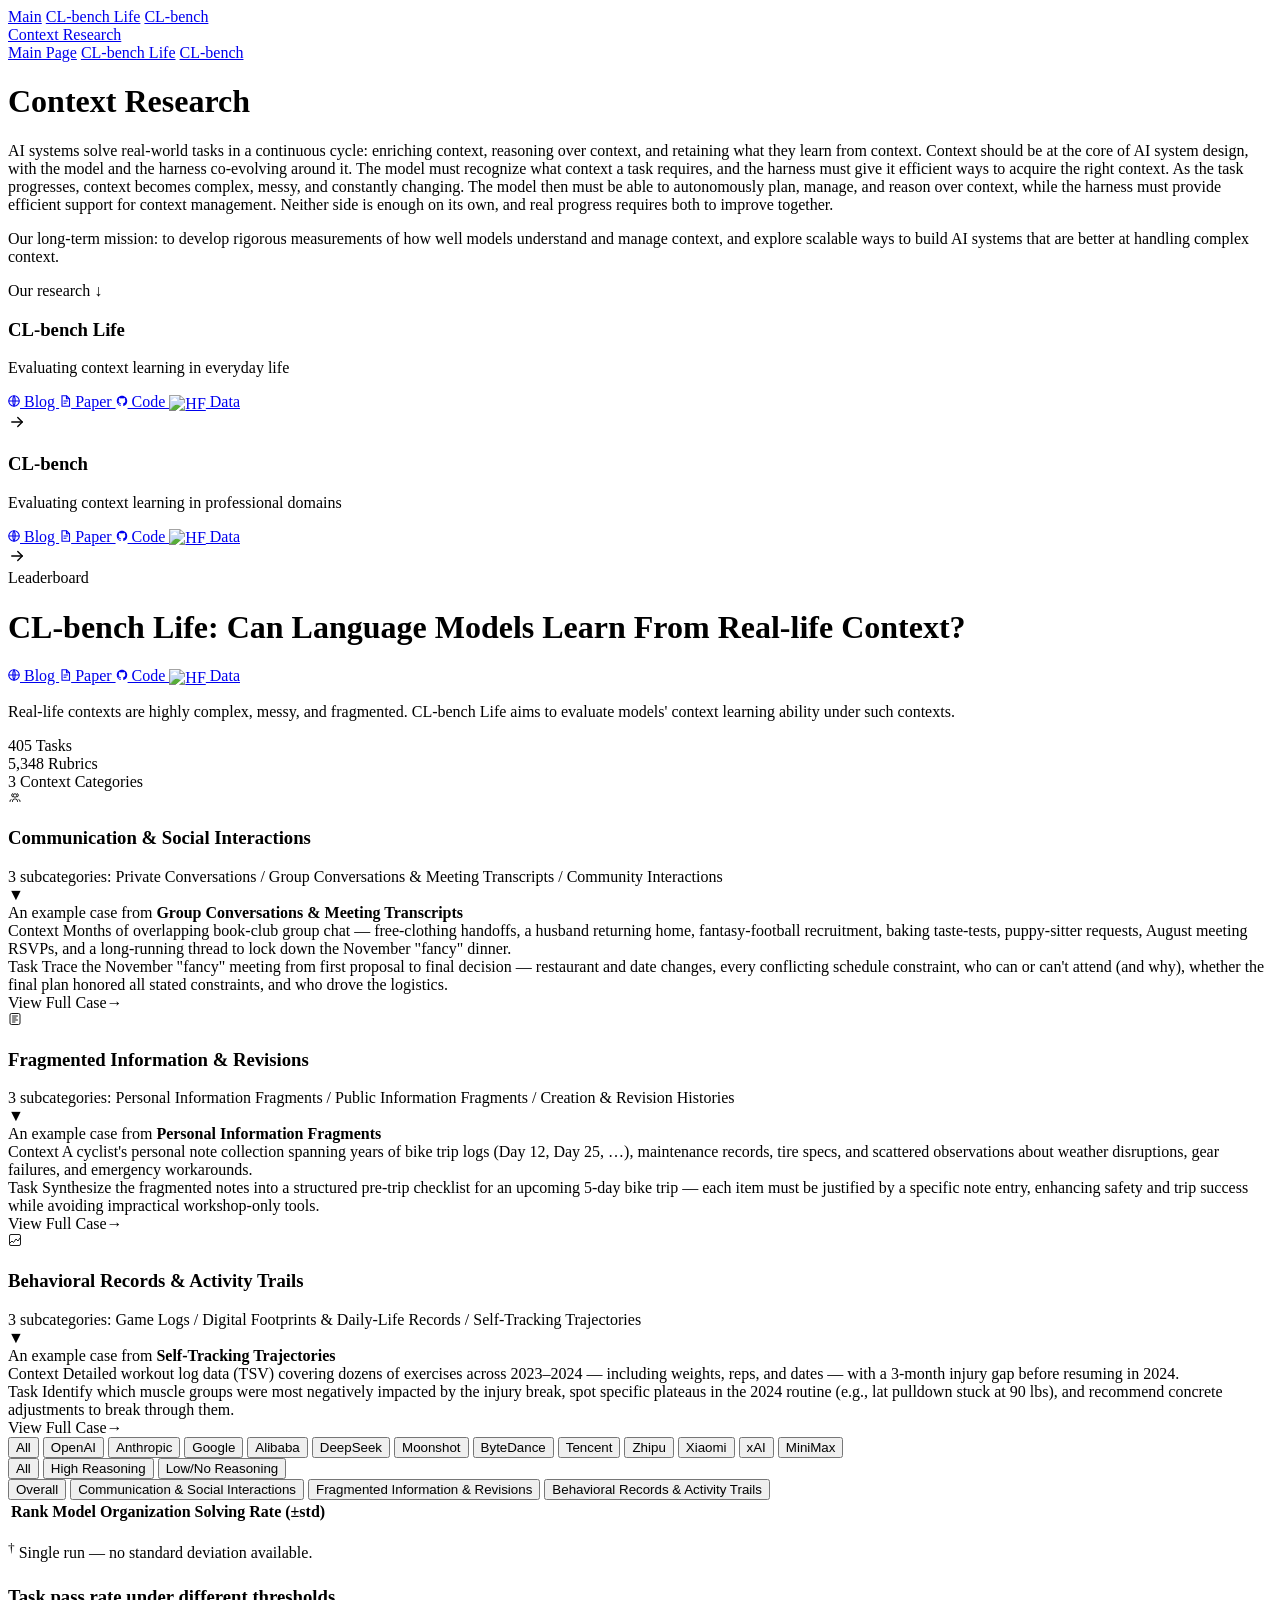
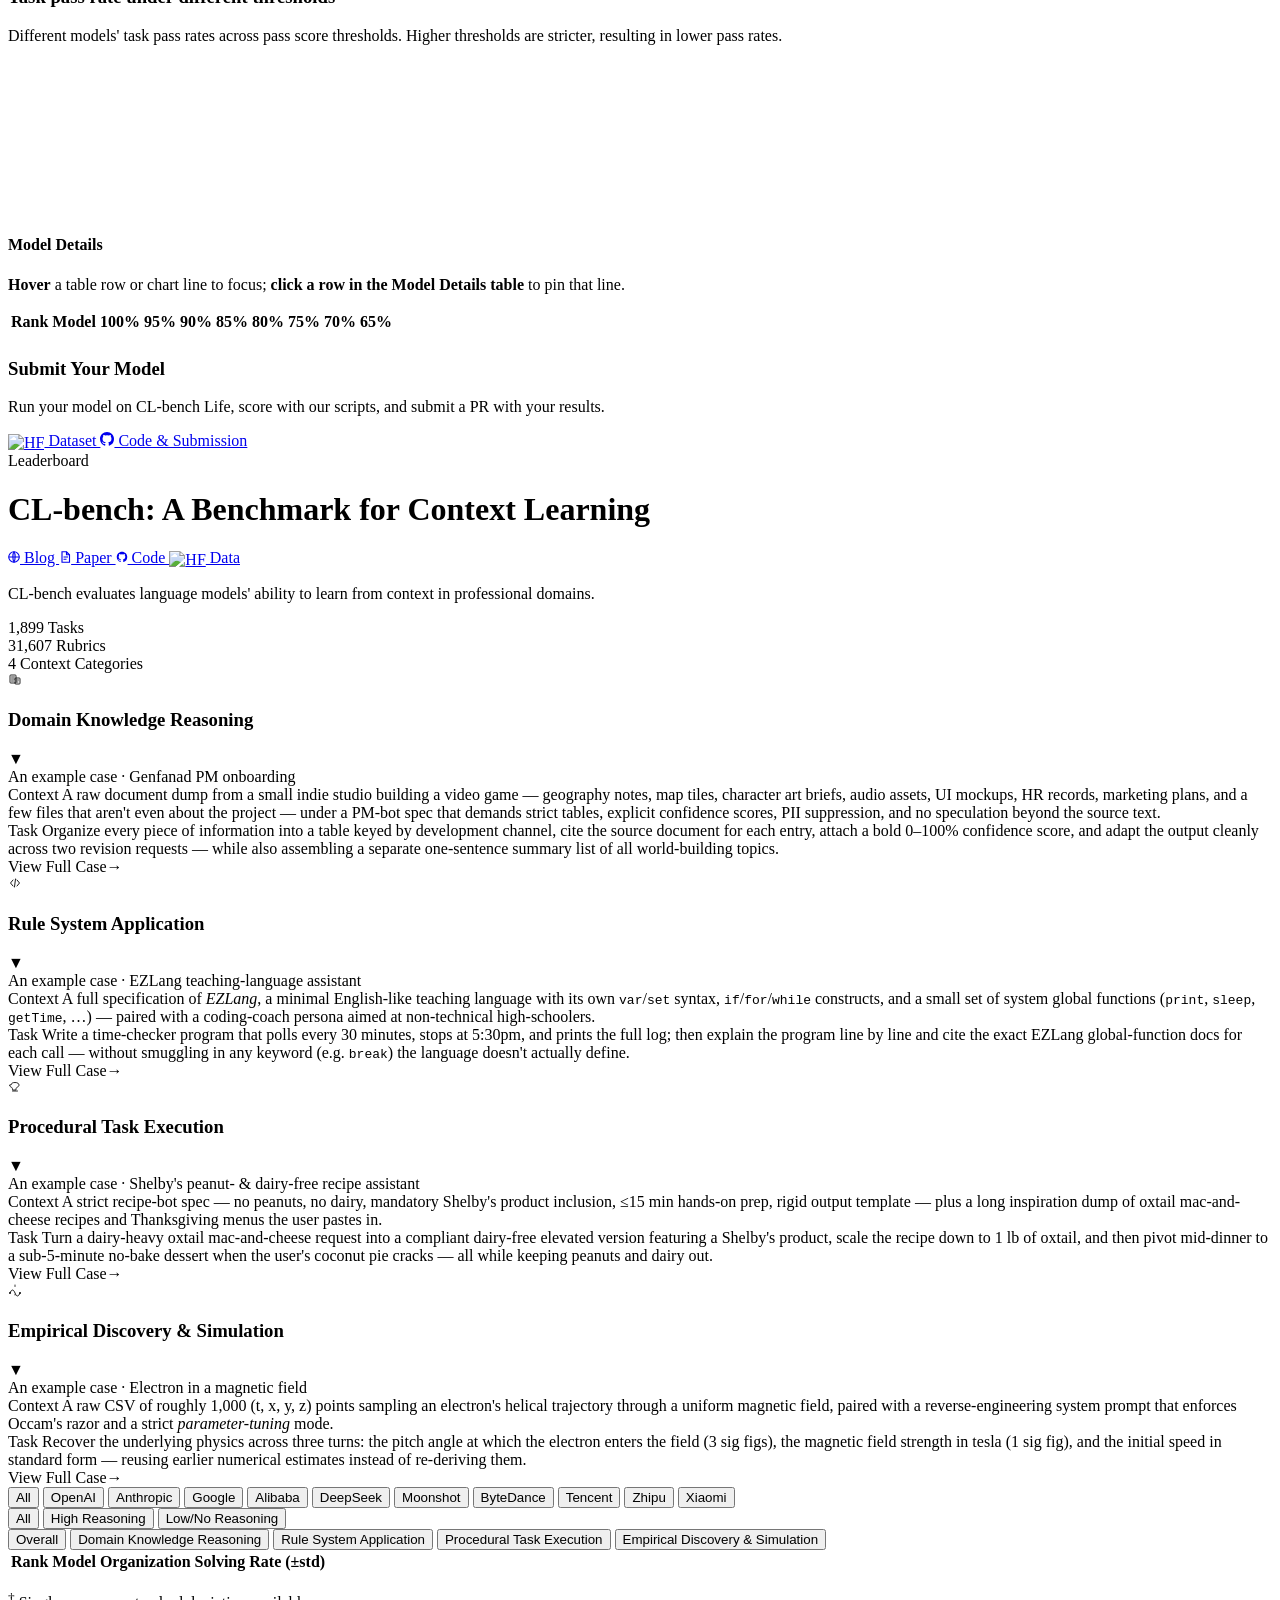
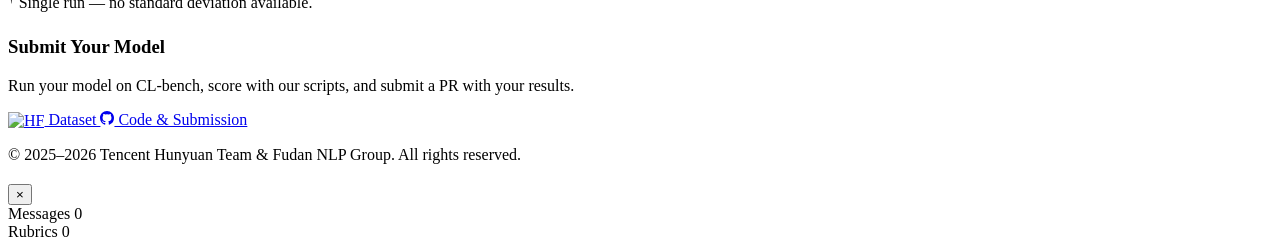
==== index.html @ f5f700a9 "new" ====
<!DOCTYPE html>
<html lang="en">
<head>
  <meta charset="UTF-8" />
  <meta name="viewport" content="width=device-width, initial-scale=1.0" />
  <meta name="description" content="Context Research — Benchmarks and leaderboards for evaluating how well AI models understand and manage context. By Tencent Hunyuan Team &amp; Fudan NLP Group." />
  <meta property="og:title" content="Context Research" />
  <meta property="og:description" content="Benchmarks and leaderboards for evaluating how well AI models understand and manage context." />
  <meta property="og:type" content="website" />
  <link rel="icon" href="favicon.svg" type="image/svg+xml" />
  <title>Context Research</title>
  <link rel="stylesheet" href="styles.css?v=20260423" />
  <link rel="stylesheet" href="main.css?v=20260430" />
  <link rel="stylesheet" href="clb.css" />
  <link rel="stylesheet" href="clb-life.css" />
  <link rel="stylesheet" href="case-modal.css" />
  <link rel="preconnect" href="https://fonts.googleapis.com" />
  <link rel="preconnect" href="https://fonts.gstatic.com" crossorigin />
  <link href="https://fonts.googleapis.com/css2?family=JetBrains+Mono:wght@400;500;600&family=Playfair+Display:wght@400;500;600;700;800;900&family=Inter:wght@300;400;500;600&display=swap" rel="stylesheet" />
</head>
<body class="bg--main">
  <!-- Fixed background -->
  <div class="bg-fixed" id="bg-fixed"></div>

  <!-- Mobile Navigation -->
  <nav class="mobile-nav" id="mobile-nav">
    <a href="#section-main" class="mobile-nav-item active" data-section="section-main">Main</a>
    <a href="#section-life" class="mobile-nav-item" data-section="section-life">CL-bench Life</a>
    <a href="#section-clb" class="mobile-nav-item" data-section="section-clb">CL-bench</a>
  </nav>

  <!-- Header (hidden) -->
  <header class="header" style="display:none;">
    <div class="header-inner">
      <a href="#" class="header-logo" id="logo-home">Context Research</a>
    </div>
  </header>

  <div class="layout">
    <!-- Sidebar -->
    <aside class="sidebar" id="sidebar">
      <a href="#section-main" class="sidebar-logo">Context Research</a>
      <nav class="sidebar-nav">
        <a href="#section-main" class="sidebar-item active" data-section="section-main">Main Page</a>
        <a href="#section-life" class="sidebar-item" data-section="section-life">CL-bench Life</a>
        <a href="#section-clb" class="sidebar-item" data-section="section-clb">CL-bench</a>
      </nav>
    </aside>

    <!-- Main Content -->
    <main class="main-content" id="main-content">

      <!-- Section: Main -->
      <div class="hero-banner hero-banner--main hero-banner--fullpage" id="section-main">
        <div class="hero-content hero-content--landing">
          <h1 class="hero-title hero-title--landing">Context Research</h1>
          <p class="hero-desc">AI systems solve real-world tasks in a continuous cycle: enriching context, reasoning over context, and retaining what they learn from context. Context should be at the core of AI system design, with the model and the harness co-evolving around it. The model must recognize what context a task requires, and the harness must give it efficient ways to acquire the right context. As the task progresses, context becomes complex, messy, and constantly changing. The model then must be able to autonomously plan, manage, and reason over context, while the harness must provide efficient support for context management. Neither side is enough on its own, and real progress requires both to improve together.</p>
          <p class="hero-desc hero-desc--highlight">Our long-term mission: to develop rigorous measurements of how well models understand and manage context, and explore scalable ways to build AI systems that are better at handling complex context.</p>
          <p class="hero-transition">Our research &darr;</p>
          <div class="hero-projects">
            <div class="hero-project-card hero-project-card--cool" role="link" tabindex="0" data-goto="clb-life">
              <div class="hero-project-main">
                <h3 class="hero-project-title">CL-bench Life</h3>
                <p class="hero-project-subtitle">Evaluating context learning in everyday life</p>
                <div class="hero-project-meta-row">
                  <a href="https://hy.tencent.com/research/100039?langVersion=en" class="resource-link" target="_blank" rel="noopener">
                    <svg width="12" height="12" viewBox="0 0 16 16" fill="none"><circle cx="8" cy="8" r="7" stroke="currentColor" stroke-width="1.5"/><path d="M1 8h14M8 1c-2 2.5-2 10.5 0 14M8 1c2 2.5 2 10.5 0 14" stroke="currentColor" stroke-width="1.5" fill="none"/></svg>
                    Blog
                  </a>
                  <a href="https://arxiv.org/abs/2604.27043" class="resource-link" target="_blank" rel="noopener">
                    <svg width="12" height="12" viewBox="0 0 16 16" fill="none"><path d="M4 1h6l4 4v10H4V1z" stroke="currentColor" stroke-width="1.5" fill="none"/><path d="M10 1v4h4" stroke="currentColor" stroke-width="1.5" fill="none"/><path d="M6 8h6M6 11h4" stroke="currentColor" stroke-width="1.5"/></svg>
                    Paper
                  </a>
                  <a href="https://github.com/Tencent-Hunyuan/CL-bench" class="resource-link" target="_blank" rel="noopener">
                    <svg width="12" height="12" viewBox="0 0 16 16" fill="none"><path d="M8 1C4.13 1 1 4.13 1 8c0 3.1 2.01 5.73 4.79 6.65.35.06.48-.15.48-.34 0-.17-.01-.71-.01-1.29-1.75.32-2.2-.43-2.34-.82-.08-.2-.42-.82-.71-.99-.24-.13-.59-.46-.01-.47.55-.01.94.51 1.07.71.63 1.05 1.63.76 2.03.58.06-.45.24-.76.44-.93-1.55-.18-3.17-.78-3.17-3.46 0-.76.27-1.39.71-1.88-.07-.18-.31-.89.07-1.85 0 0 .58-.19 1.9.71a6.5 6.5 0 0 1 3.44 0c1.32-.9 1.9-.71 1.9-.71.38.96.14 1.67.07 1.85.44.49.71 1.11.71 1.88 0 2.69-1.63 3.28-3.18 3.46.25.22.47.64.47 1.29 0 .93-.01 1.68-.01 1.91 0 .19.13.41.48.34A7.01 7.01 0 0 0 15 8c0-3.87-3.13-7-7-7z" fill="currentColor"/></svg>
                    Code
                  </a>
                  <a href="https://huggingface.co/datasets/tencent/CL-bench-Life" class="resource-link" target="_blank" rel="noopener">
                    <img src="huggingface_logo-noborder.svg" width="12" height="12" alt="HF" style="vertical-align: middle;" />
                    Data
                  </a>
                </div>
              </div>
              <span class="hero-project-cta" aria-hidden="true">
                <svg width="18" height="18" viewBox="0 0 24 24" fill="none" stroke="currentColor" stroke-width="1.8" stroke-linecap="round" stroke-linejoin="round"><path d="M5 12h14"/><path d="M13 6l6 6-6 6"/></svg>
              </span>
            </div>
            <div class="hero-project-card hero-project-card--warm" role="link" tabindex="0" data-goto="clb">
              <div class="hero-project-main">
                <h3 class="hero-project-title">CL-bench</h3>
                <p class="hero-project-subtitle">Evaluating context learning in professional domains</p>
                <div class="hero-project-meta-row">
                  <a href="https://hy.tencent.com/research/100025?langVersion=en" class="resource-link" target="_blank" rel="noopener">
                    <svg width="12" height="12" viewBox="0 0 16 16" fill="none"><circle cx="8" cy="8" r="7" stroke="currentColor" stroke-width="1.5"/><path d="M1 8h14M8 1c-2 2.5-2 10.5 0 14M8 1c2 2.5 2 10.5 0 14" stroke="currentColor" stroke-width="1.5" fill="none"/></svg>
                    Blog
                  </a>
                  <a href="https://arxiv.org/abs/2602.03587" class="resource-link" target="_blank" rel="noopener">
                    <svg width="12" height="12" viewBox="0 0 16 16" fill="none"><path d="M4 1h6l4 4v10H4V1z" stroke="currentColor" stroke-width="1.5" fill="none"/><path d="M10 1v4h4" stroke="currentColor" stroke-width="1.5" fill="none"/><path d="M6 8h6M6 11h4" stroke="currentColor" stroke-width="1.5"/></svg>
                    Paper
                  </a>
                  <a href="https://github.com/Tencent-Hunyuan/CL-bench" class="resource-link" target="_blank" rel="noopener">
                    <svg width="12" height="12" viewBox="0 0 16 16" fill="none"><path d="M8 1C4.13 1 1 4.13 1 8c0 3.1 2.01 5.73 4.79 6.65.35.06.48-.15.48-.34 0-.17-.01-.71-.01-1.29-1.75.32-2.2-.43-2.34-.82-.08-.2-.42-.82-.71-.99-.24-.13-.59-.46-.01-.47.55-.01.94.51 1.07.71.63 1.05 1.63.76 2.03.58.06-.45.24-.76.44-.93-1.55-.18-3.17-.78-3.17-3.46 0-.76.27-1.39.71-1.88-.07-.18-.31-.89.07-1.85 0 0 .58-.19 1.9.71a6.5 6.5 0 0 1 3.44 0c1.32-.9 1.9-.71 1.9-.71.38.96.14 1.67.07 1.85.44.49.71 1.11.71 1.88 0 2.69-1.63 3.28-3.18 3.46.25.22.47.64.47 1.29 0 .93-.01 1.68-.01 1.91 0 .19.13.41.48.34A7.01 7.01 0 0 0 15 8c0-3.87-3.13-7-7-7z" fill="currentColor"/></svg>
                    Code
                  </a>
                  <a href="https://huggingface.co/datasets/tencent/CL-bench" class="resource-link" target="_blank" rel="noopener">
                    <img src="huggingface_logo-noborder.svg" width="12" height="12" alt="HF" style="vertical-align: middle;" />
                    Data
                  </a>
                </div>
              </div>
              <span class="hero-project-cta" aria-hidden="true">
                <svg width="18" height="18" viewBox="0 0 24 24" fill="none" stroke="currentColor" stroke-width="1.8" stroke-linecap="round" stroke-linejoin="round"><path d="M5 12h14"/><path d="M13 6l6 6-6 6"/></svg>
              </span>
            </div>
          </div>
        </div>
      </div>

      <!-- Section: CL-bench Life -->
      <div class="page-panel-wrap" id="section-life">
      <div class="page-panel">
        <div class="panel-header">
          <span class="hero-tag">Leaderboard</span>
          <h1 class="hero-title">CL-bench Life: Can Language Models Learn From Real-life Context? </h1>
          <div class="resource-bar">
            <a href="https://hy.tencent.com/research/100039?langVersion=en" class="resource-link" target="_blank" rel="noopener">
              <svg width="12" height="12" viewBox="0 0 16 16" fill="none"><circle cx="8" cy="8" r="7" stroke="currentColor" stroke-width="1.5"/><path d="M1 8h14M8 1c-2 2.5-2 10.5 0 14M8 1c2 2.5 2 10.5 0 14" stroke="currentColor" stroke-width="1.5" fill="none"/></svg>
              Blog
            </a>
            <a href="https://arxiv.org/abs/2604.27043" class="resource-link" target="_blank" rel="noopener">
              <svg width="12" height="12" viewBox="0 0 16 16" fill="none"><path d="M4 1h6l4 4v10H4V1z" stroke="currentColor" stroke-width="1.5" fill="none"/><path d="M10 1v4h4" stroke="currentColor" stroke-width="1.5" fill="none"/><path d="M6 8h6M6 11h4" stroke="currentColor" stroke-width="1.5"/></svg>
              Paper
            </a>
            <a href="https://github.com/Tencent-Hunyuan/CL-bench" class="resource-link" target="_blank" rel="noopener">
              <svg width="12" height="12" viewBox="0 0 16 16" fill="none"><path d="M8 1C4.13 1 1 4.13 1 8c0 3.1 2.01 5.73 4.79 6.65.35.06.48-.15.48-.34 0-.17-.01-.71-.01-1.29-1.75.32-2.2-.43-2.34-.82-.08-.2-.42-.82-.71-.99-.24-.13-.59-.46-.01-.47.55-.01.94.51 1.07.71.63 1.05 1.63.76 2.03.58.06-.45.24-.76.44-.93-1.55-.18-3.17-.78-3.17-3.46 0-.76.27-1.39.71-1.88-.07-.18-.31-.89.07-1.85 0 0 .58-.19 1.9.71a6.5 6.5 0 0 1 3.44 0c1.32-.9 1.9-.71 1.9-.71.38.96.14 1.67.07 1.85.44.49.71 1.11.71 1.88 0 2.69-1.63 3.28-3.18 3.46.25.22.47.64.47 1.29 0 .93-.01 1.68-.01 1.91 0 .19.13.41.48.34A7.01 7.01 0 0 0 15 8c0-3.87-3.13-7-7-7z" fill="currentColor"/></svg>
              Code
            </a>
            <a href="https://huggingface.co/datasets/tencent/CL-bench-Life" class="resource-link" target="_blank" rel="noopener">
              <img src="huggingface_logo-noborder.svg" width="12" height="12" alt="HF" style="vertical-align: middle;" />
              Data
            </a>
          </div>
        </div>
        <div class="panel-body" id="page-clb-life">

        <div class="clb-intro">
          <p>Real-life contexts are highly complex, messy, and fragmented. CL-bench Life aims to evaluate models' context learning ability under such contexts.</p>
        </div>

        <div class="clb-stats">
          <div class="stat">
            <span class="stat-number">405</span>
            <span class="stat-label">Tasks</span>
          </div>
          <div class="stat">
            <span class="stat-number">5,348</span>
            <span class="stat-label">Rubrics</span>
          </div>
          <div class="stat">
            <span class="stat-number">3</span>
            <span class="stat-label">Context Categories</span>
          </div>
        </div>

        <!-- Case Showcase -->
        <div class="life-cases">
          <div class="life-case life-case--warm" tabindex="0" role="button" aria-expanded="false" data-case-index="0">
            <div class="life-case-header">
              <div class="life-case-icon">
                <svg width="14" height="14" viewBox="0 0 28 28" fill="none"><path d="M19 21v-1a4 4 0 0 0-4-4h-2a4 4 0 0 0-4 4v1" stroke="currentColor" stroke-width="1.8" stroke-linecap="round"/><circle cx="14" cy="9" r="3.5" stroke="currentColor" stroke-width="1.8"/><path d="M24 21v-1a3 3 0 0 0-2.2-2.9M18.5 5.2a3.5 3.5 0 0 1 0 6.6" stroke="currentColor" stroke-width="1.8" stroke-linecap="round"/><path d="M4 21v-1a3 3 0 0 1 2.2-2.9M9.5 5.2a3.5 3.5 0 0 0 0 6.6" stroke="currentColor" stroke-width="1.8" stroke-linecap="round"/></svg>
              </div>
              <div class="life-case-header-text">
                <h3 class="life-case-title">Communication &amp; Social Interactions</h3>
                <span class="life-case-subtitle"><span class="life-case-subtitle-label">3 subcategories:</span> <span class="life-case-subcat">Private Conversations</span> <span class="life-case-subcat-sep">/</span> <span class="life-case-subcat is-active">Group Conversations &amp; Meeting Transcripts</span> <span class="life-case-subcat-sep">/</span> <span class="life-case-subcat">Community Interactions</span></span>
              </div>
              <span class="life-case-arrow">&#x25BC;</span>
            </div>
            <div class="life-case-body">
              <div class="life-case-example-note">An example case from <strong>Group Conversations &amp; Meeting Transcripts</strong></div>
              <div class="life-case-context">
                <span class="life-case-badge">Context</span>
                Months of overlapping book-club group chat — free-clothing handoffs, a husband returning home, fantasy-football recruitment, baking taste-tests, puppy-sitter requests, August meeting RSVPs, and a long-running thread to lock down the November "fancy" dinner.
              </div>
              <div class="life-case-task">
                <span class="life-case-badge life-case-badge--task">Task</span>
                Trace the November "fancy" meeting from first proposal to final decision — restaurant and date changes, every conflicting schedule constraint, who can or can't attend (and why), whether the final plan honored all stated constraints, and who drove the logistics.
              </div>
              <span class="life-case-view-full">View Full Case<span class="life-case-view-full-arrow">&rarr;</span></span>
            </div>
          </div>

          <div class="life-case life-case--cool" tabindex="0" role="button" aria-expanded="false" data-case-index="1">
            <div class="life-case-header">
              <div class="life-case-icon">
                <svg width="14" height="14" viewBox="0 0 28 28" fill="none"><rect x="4" y="3" width="20" height="22" rx="3" stroke="currentColor" stroke-width="1.8" fill="none"/><path d="M9 8h10M9 12h7M9 16h10M9 20h5" stroke="currentColor" stroke-width="1.8" stroke-linecap="round"/></svg>
              </div>
              <div class="life-case-header-text">
                <h3 class="life-case-title">Fragmented Information &amp; Revisions</h3>
                <span class="life-case-subtitle"><span class="life-case-subtitle-label">3 subcategories:</span> <span class="life-case-subcat is-active">Personal Information Fragments</span> <span class="life-case-subcat-sep">/</span> <span class="life-case-subcat">Public Information Fragments</span> <span class="life-case-subcat-sep">/</span> <span class="life-case-subcat">Creation &amp; Revision Histories</span></span>
              </div>
              <span class="life-case-arrow">&#x25BC;</span>
            </div>
            <div class="life-case-body">
              <div class="life-case-example-note">An example case from <strong>Personal Information Fragments</strong></div>
              <div class="life-case-context">
                <span class="life-case-badge">Context</span>
                A cyclist's personal note collection spanning years of bike trip logs (Day 12, Day 25, …), maintenance records, tire specs, and scattered observations about weather disruptions, gear failures, and emergency workarounds.
              </div>
              <div class="life-case-task">
                <span class="life-case-badge life-case-badge--task">Task</span>
                Synthesize the fragmented notes into a structured pre-trip checklist for an upcoming 5-day bike trip — each item must be justified by a specific note entry, enhancing safety and trip success while avoiding impractical workshop-only tools.
              </div>
              <span class="life-case-view-full">View Full Case<span class="life-case-view-full-arrow">&rarr;</span></span>
            </div>
          </div>

          <div class="life-case life-case--neutral" tabindex="0" role="button" aria-expanded="false" data-case-index="2">
            <div class="life-case-header">
              <div class="life-case-icon">
                <svg width="14" height="14" viewBox="0 0 28 28" fill="none"><path d="M4 20l4-4 3 3 5-7 4 4 4-6" stroke="currentColor" stroke-width="1.8" stroke-linecap="round" stroke-linejoin="round" fill="none"/><rect x="3" y="3" width="22" height="22" rx="3" stroke="currentColor" stroke-width="1.8" fill="none"/></svg>
              </div>
              <div class="life-case-header-text">
                <h3 class="life-case-title">Behavioral Records &amp; Activity Trails</h3>
                <span class="life-case-subtitle"><span class="life-case-subtitle-label">3 subcategories:</span> <span class="life-case-subcat">Game Logs</span> <span class="life-case-subcat-sep">/</span> <span class="life-case-subcat">Digital Footprints &amp; Daily-Life Records</span> <span class="life-case-subcat-sep">/</span> <span class="life-case-subcat is-active">Self-Tracking Trajectories</span></span>
              </div>
              <span class="life-case-arrow">&#x25BC;</span>
            </div>
            <div class="life-case-body">
              <div class="life-case-example-note">An example case from <strong>Self-Tracking Trajectories</strong></div>
              <div class="life-case-context">
                <span class="life-case-badge">Context</span>
                Detailed workout log data (TSV) covering dozens of exercises across 2023–2024 — including weights, reps, and dates — with a 3-month injury gap before resuming in 2024.
              </div>
              <div class="life-case-task">
                <span class="life-case-badge life-case-badge--task">Task</span>
                Identify which muscle groups were most negatively impacted by the injury break, spot specific plateaus in the 2024 routine (e.g., lat pulldown stuck at 90 lbs), and recommend concrete adjustments to break through them.
              </div>
              <span class="life-case-view-full">View Full Case<span class="life-case-view-full-arrow">&rarr;</span></span>
            </div>
          </div>
        </div>

        <div class="divider"></div>

        <!-- Leaderboard -->
        <div class="clb-leaderboard" id="life-leaderboard">
          <div class="clb-toolbar">
            <div class="clb-filters life-org-filters">
              <button class="clb-filter active" data-org="all">All</button>
              <button class="clb-filter" data-org="OpenAI">OpenAI</button>
              <button class="clb-filter" data-org="Anthropic">Anthropic</button>
              <button class="clb-filter" data-org="Google">Google</button>
              <button class="clb-filter" data-org="Alibaba">Alibaba</button>
              <button class="clb-filter" data-org="DeepSeek">DeepSeek</button>
              <button class="clb-filter" data-org="Moonshot">Moonshot</button>
              <button class="clb-filter" data-org="ByteDance">ByteDance</button>
              <button class="clb-filter" data-org="Tencent">Tencent</button>
              <button class="clb-filter" data-org="Zhipu">Zhipu</button>
              <button class="clb-filter" data-org="Xiaomi">Xiaomi</button>
              <button class="clb-filter" data-org="xAI">xAI</button>
              <button class="clb-filter" data-org="MiniMax">MiniMax</button>
            </div>
            <div class="clb-filters life-reasoning-filters">
              <button class="clb-filter active" data-reason="all">All</button>
              <button class="clb-filter" data-reason="high">High Reasoning</button>
              <button class="clb-filter" data-reason="low">Low/No Reasoning</button>
            </div>
          </div>

          <div class="clb-category-tabs life-cat-tabs">
            <button class="clb-cat-tab active" data-cat="overall">Overall</button>
            <button class="clb-cat-tab" data-cat="interpersonal">Communication &amp; Social Interactions</button>
            <button class="clb-cat-tab" data-cat="thought">Fragmented Information &amp; Revisions</button>
            <button class="clb-cat-tab" data-cat="behavior">Behavioral Records &amp; Activity Trails</button>
          </div>

          <div class="clb-table-wrap">
            <table class="clb-table">
              <thead>
                <tr>
                  <th style="width:28px">Rank</th>
                  <th>Model</th>
                  <th>Organization</th>
                  <th id="life-score-header">Solving Rate (&plusmn;std)</th>
                  <th style="width:18px"></th>
                </tr>
              </thead>
              <tbody id="life-tbody"></tbody>
            </table>
          </div>
          <p class="life-footnote"><sup>&dagger;</sup> Single run &mdash; no standard deviation available.</p>
        </div>

        <div class="divider" style="margin-top:24px"></div>

        <!-- Pass Score Curve Chart -->
        <div class="psc-section" id="psc-section">
          <h3 class="psc-title">Task pass rate under different thresholds</h3>
          <p class="psc-desc">Different models' task pass rates across pass score thresholds. Higher thresholds are stricter, resulting in lower pass rates.</p>

          <div class="psc-controls">
            <div class="psc-model-toggles" id="psc-model-toggles"></div>
          </div>

          <div class="psc-chart-container">
            <canvas id="psc-chart"></canvas>
          </div>

          <div class="psc-detail-panel" id="psc-detail-panel">
            <h4 class="psc-detail-title">Model Details</h4>
            <p class="psc-hint"><strong>Hover</strong> a table row or chart line to focus; <strong>click a row in the Model Details table</strong> to pin that line.</p>
            <div class="psc-detail-table-wrap">
              <table class="psc-detail-table" id="psc-detail-table">
                <thead>
                  <tr>
                    <th>Rank</th>
                    <th>Model</th>
                    <th>100%</th>
                    <th>95%</th>
                    <th>90%</th>
                    <th>85%</th>
                    <th>80%</th>
                    <th>75%</th>
                    <th>70%</th>
                    <th>65%</th>
                  </tr>
                </thead>
                <tbody id="psc-detail-tbody"></tbody>
              </table>
            </div>
          </div>
        </div>

        <div class="divider" style="margin-top:24px"></div>

        <div class="submit-section">
          <h3>Submit Your Model</h3>
          <p>Run your model on CL-bench Life, score with our scripts, and submit a PR with your results.</p>
          <div class="submit-links">
            <a href="https://huggingface.co/datasets/tencent/CL-bench-Life" class="submit-link" target="_blank" rel="noopener">
              <img src="huggingface_logo-noborder.svg" width="14" height="14" alt="HF" style="vertical-align: middle;" />
              Dataset
            </a>
            <a href="https://github.com/Tencent-Hunyuan/CL-bench" class="submit-link" target="_blank" rel="noopener">
              <svg xmlns="http://www.w3.org/2000/svg" width="14" height="14" viewBox="0 0 16 16" fill="currentColor"><path d="M8 0C3.58 0 0 3.58 0 8c0 3.54 2.29 6.53 5.47 7.59.4.07.55-.17.55-.38 0-.19-.01-.82-.01-1.49-2.01.37-2.53-.49-2.69-.94-.09-.23-.48-.94-.82-1.13-.28-.15-.68-.52-.01-.53.63-.01 1.08.58 1.23.82.72 1.21 1.87.87 2.33.66.07-.52.28-.87.51-1.07-1.78-.2-3.64-.89-3.64-3.95 0-.87.31-1.59.82-2.15-.08-.2-.36-1.02.08-2.12 0 0 .67-.21 2.2.82a7.42 7.42 0 0 1 4 0c1.53-1.04 2.2-.82 2.2-.82.44 1.1.16 1.92.08 2.12.51.56.82 1.27.82 2.15 0 3.07-1.87 3.75-3.65 3.95.29.25.54.73.54 1.48 0 1.07-.01 1.93-.01 2.2 0 .21.15.46.55.38A8.01 8.01 0 0 0 16 8c0-4.42-3.58-8-8-8z"/></svg>
              Code &amp; Submission
            </a>
          </div>
        </div>
      </div>
      </div>
      </div>

      <!-- Section: CL-bench -->
      <div class="page-panel-wrap" id="section-clb">
      <div class="page-panel">
        <div class="panel-header">
          <span class="hero-tag">Leaderboard</span>
          <h1 class="hero-title">CL-bench: A Benchmark for Context Learning</h1>
          <div class="resource-bar">
            <a href="https://hy.tencent.com/research/100025?langVersion=en" class="resource-link" target="_blank" rel="noopener">
              <svg width="12" height="12" viewBox="0 0 16 16" fill="none"><circle cx="8" cy="8" r="7" stroke="currentColor" stroke-width="1.5"/><path d="M1 8h14M8 1c-2 2.5-2 10.5 0 14M8 1c2 2.5 2 10.5 0 14" stroke="currentColor" stroke-width="1.5" fill="none"/></svg>
              Blog
            </a>
            <a href="https://arxiv.org/abs/2602.03587" class="resource-link" id="link-paper">
              <svg width="12" height="12" viewBox="0 0 16 16" fill="none"><path d="M4 1h6l4 4v10H4V1z" stroke="currentColor" stroke-width="1.5" fill="none"/><path d="M10 1v4h4" stroke="currentColor" stroke-width="1.5" fill="none"/><path d="M6 8h6M6 11h4" stroke="currentColor" stroke-width="1.5"/></svg>
              Paper
            </a>
            <a href="https://github.com/Tencent-Hunyuan/CL-bench" class="resource-link" target="_blank" rel="noopener">
              <svg width="12" height="12" viewBox="0 0 16 16" fill="none"><path d="M8 1C4.13 1 1 4.13 1 8c0 3.1 2.01 5.73 4.79 6.65.35.06.48-.15.48-.34 0-.17-.01-.71-.01-1.29-1.75.32-2.2-.43-2.34-.82-.08-.2-.42-.82-.71-.99-.24-.13-.59-.46-.01-.47.55-.01.94.51 1.07.71.63 1.05 1.63.76 2.03.58.06-.45.24-.76.44-.93-1.55-.18-3.17-.78-3.17-3.46 0-.76.27-1.39.71-1.88-.07-.18-.31-.89.07-1.85 0 0 .58-.19 1.9.71a6.5 6.5 0 0 1 3.44 0c1.32-.9 1.9-.71 1.9-.71.38.96.14 1.67.07 1.85.44.49.71 1.11.71 1.88 0 2.69-1.63 3.28-3.18 3.46.25.22.47.64.47 1.29 0 .93-.01 1.68-.01 1.91 0 .19.13.41.48.34A7.01 7.01 0 0 0 15 8c0-3.87-3.13-7-7-7z" fill="currentColor"/></svg>
              Code
            </a>
            <a href="https://huggingface.co/datasets/tencent/CL-bench" class="resource-link" target="_blank" rel="noopener">
              <img src="huggingface_logo-noborder.svg" width="12" height="12" alt="HF" style="vertical-align: middle;" />
              Data
            </a>
          </div>
        </div>
        <div class="panel-body" id="page-clb">

        <div class="clb-intro">
          <p>CL-bench evaluates language models' ability to learn from context in professional domains.</p>
        </div>

        <div class="clb-stats">
          <div class="stat">
            <span class="stat-number">1,899</span>
            <span class="stat-label">Tasks</span>
          </div>
          <div class="stat">
            <span class="stat-number">31,607</span>
            <span class="stat-label">Rubrics</span>
          </div>
          <div class="stat">
            <span class="stat-number">4</span>
            <span class="stat-label">Context Categories</span>
          </div>
        </div>

        <!-- Case Showcase: one example per category -->
        <div class="life-cases">
          <div class="life-case life-case--warm clb-case" tabindex="0" role="button" aria-expanded="false" data-case-source="clb" data-case-index="0">
            <div class="life-case-header">
              <div class="life-case-icon">
                <svg width="14" height="14" viewBox="0 0 28 28" fill="none"><rect x="4" y="4" width="12" height="16" rx="1.5" stroke="currentColor" stroke-width="1.7" fill="none"/><path d="M7 8h6M7 12h6M7 16h4" stroke="currentColor" stroke-width="1.6" stroke-linecap="round"/><rect x="14" y="10" width="10" height="12" rx="1.5" stroke="currentColor" stroke-width="1.7" fill="none"/><path d="M17 14h4M17 18h3" stroke="currentColor" stroke-width="1.6" stroke-linecap="round"/></svg>
              </div>
              <div class="life-case-header-text">
                <h3 class="life-case-title">Domain Knowledge Reasoning</h3>
              </div>
              <span class="life-case-arrow">&#x25BC;</span>
            </div>
            <div class="life-case-body">
              <div class="life-case-example-note">An example case &middot; Genfanad PM onboarding</div>
              <div class="life-case-context">
                <span class="life-case-badge">Context</span>
                A raw document dump from a small indie studio building a video game — geography notes, map tiles, character art briefs, audio assets, UI mockups, HR records, marketing plans, and a few files that aren't even about the project — under a PM-bot spec that demands strict tables, explicit confidence scores, PII suppression, and no speculation beyond the source text.
              </div>
              <div class="life-case-task">
                <span class="life-case-badge life-case-badge--task">Task</span>
                Organize every piece of information into a table keyed by development channel, cite the source document for each entry, attach a bold 0–100% confidence score, and adapt the output cleanly across two revision requests — while also assembling a separate one-sentence summary list of all world-building topics.
              </div>
              <span class="life-case-view-full">View Full Case<span class="life-case-view-full-arrow">&rarr;</span></span>
            </div>
          </div>

          <div class="life-case life-case--cool clb-case" tabindex="0" role="button" aria-expanded="false" data-case-source="clb" data-case-index="1">
            <div class="life-case-header">
              <div class="life-case-icon">
                <svg width="14" height="14" viewBox="0 0 28 28" fill="none"><path d="M10 8l-5 6 5 6M18 8l5 6-5 6M15 6l-2 16" stroke="currentColor" stroke-width="1.8" stroke-linecap="round" stroke-linejoin="round" fill="none"/></svg>
              </div>
              <div class="life-case-header-text">
                <h3 class="life-case-title">Rule System Application</h3>
              </div>
              <span class="life-case-arrow">&#x25BC;</span>
            </div>
            <div class="life-case-body">
              <div class="life-case-example-note">An example case &middot; EZLang teaching-language assistant</div>
              <div class="life-case-context">
                <span class="life-case-badge">Context</span>
                A full specification of <em>EZLang</em>, a minimal English-like teaching language with its own <code>var</code>/<code>set</code> syntax, <code>if</code>/<code>for</code>/<code>while</code> constructs, and a small set of system global functions (<code>print</code>, <code>sleep</code>, <code>getTime</code>, …) — paired with a coding-coach persona aimed at non-technical high-schoolers.
              </div>
              <div class="life-case-task">
                <span class="life-case-badge life-case-badge--task">Task</span>
                Write a time-checker program that polls every 30 minutes, stops at 5:30pm, and prints the full log; then explain the program line by line and cite the exact EZLang global-function docs for each call — without smuggling in any keyword (e.g. <code>break</code>) the language doesn't actually define.
              </div>
              <span class="life-case-view-full">View Full Case<span class="life-case-view-full-arrow">&rarr;</span></span>
            </div>
          </div>

          <div class="life-case life-case--neutral clb-case" tabindex="0" role="button" aria-expanded="false" data-case-source="clb" data-case-index="2">
            <div class="life-case-header">
              <div class="life-case-icon">
                <svg width="14" height="14" viewBox="0 0 28 28" fill="none"><path d="M6 10c0-3 3-5 8-5s8 2 8 5c0 2-1 3-3 4-2 1-3 2-3 5v1H9v-1c0-3-1-4-3-5-2-1-3-2-3-4z" stroke="currentColor" stroke-width="1.7" stroke-linejoin="round" fill="none"/><path d="M9 22h10" stroke="currentColor" stroke-width="1.7" stroke-linecap="round"/></svg>
              </div>
              <div class="life-case-header-text">
                <h3 class="life-case-title">Procedural Task Execution</h3>
              </div>
              <span class="life-case-arrow">&#x25BC;</span>
            </div>
            <div class="life-case-body">
              <div class="life-case-example-note">An example case &middot; Shelby's peanut- &amp; dairy-free recipe assistant</div>
              <div class="life-case-context">
                <span class="life-case-badge">Context</span>
                A strict recipe-bot spec — no peanuts, no dairy, mandatory Shelby's product inclusion, ≤15 min hands-on prep, rigid output template — plus a long inspiration dump of oxtail mac-and-cheese recipes and Thanksgiving menus the user pastes in.
              </div>
              <div class="life-case-task">
                <span class="life-case-badge life-case-badge--task">Task</span>
                Turn a dairy-heavy oxtail mac-and-cheese request into a compliant dairy-free elevated version featuring a Shelby's product, scale the recipe down to 1 lb of oxtail, and then pivot mid-dinner to a sub-5-minute no-bake dessert when the user's coconut pie cracks — all while keeping peanuts and dairy out.
              </div>
              <span class="life-case-view-full">View Full Case<span class="life-case-view-full-arrow">&rarr;</span></span>
            </div>
          </div>

          <div class="life-case life-case--lilac clb-case" tabindex="0" role="button" aria-expanded="false" data-case-source="clb" data-case-index="3">
            <div class="life-case-header">
              <div class="life-case-icon">
                <svg width="14" height="14" viewBox="0 0 28 28" fill="none"><path d="M4 20c3-8 7-8 10 0s7 8 10 0" stroke="currentColor" stroke-width="1.8" stroke-linecap="round" fill="none"/><circle cx="4" cy="20" r="1.8" fill="currentColor"/><circle cx="24" cy="20" r="1.8" fill="currentColor"/><path d="M14 4v3M14 24v-1" stroke="currentColor" stroke-width="1.6" stroke-linecap="round"/></svg>
              </div>
              <div class="life-case-header-text">
                <h3 class="life-case-title">Empirical Discovery &amp; Simulation</h3>
              </div>
              <span class="life-case-arrow">&#x25BC;</span>
            </div>
            <div class="life-case-body">
              <div class="life-case-example-note">An example case &middot; Electron in a magnetic field</div>
              <div class="life-case-context">
                <span class="life-case-badge">Context</span>
                A raw CSV of roughly 1,000 (t, x, y, z) points sampling an electron's helical trajectory through a uniform magnetic field, paired with a reverse-engineering system prompt that enforces Occam's razor and a strict <em>parameter-tuning</em> mode.
              </div>
              <div class="life-case-task">
                <span class="life-case-badge life-case-badge--task">Task</span>
                Recover the underlying physics across three turns: the pitch angle at which the electron enters the field (3 sig figs), the magnetic field strength in tesla (1 sig fig), and the initial speed in standard form — reusing earlier numerical estimates instead of re-deriving them.
              </div>
              <span class="life-case-view-full">View Full Case<span class="life-case-view-full-arrow">&rarr;</span></span>
            </div>
          </div>
        </div>

        <div class="divider"></div>

        <!-- Leaderboard -->
        <div class="clb-leaderboard" id="clb-leaderboard">
          <div class="clb-toolbar">
            <div class="clb-filters clb-org-filters">
              <button class="clb-filter active" data-org="all">All</button>
              <button class="clb-filter" data-org="OpenAI">OpenAI</button>
              <button class="clb-filter" data-org="Anthropic">Anthropic</button>
              <button class="clb-filter" data-org="Google">Google</button>
              <button class="clb-filter" data-org="Alibaba">Alibaba</button>
              <button class="clb-filter" data-org="DeepSeek">DeepSeek</button>
              <button class="clb-filter" data-org="Moonshot">Moonshot</button>
              <button class="clb-filter" data-org="ByteDance">ByteDance</button>
              <button class="clb-filter" data-org="Tencent">Tencent</button>
              <button class="clb-filter" data-org="Zhipu">Zhipu</button>
              <button class="clb-filter" data-org="Xiaomi">Xiaomi</button>
            </div>
            <div class="clb-filters clb-reasoning-filters">
              <button class="clb-filter clb-reason-filter active" data-reason="all">All</button>
              <button class="clb-filter clb-reason-filter" data-reason="high">High Reasoning</button>
              <button class="clb-filter clb-reason-filter" data-reason="low">Low/No Reasoning</button>
            </div>
          </div>

          <div class="clb-category-tabs clb-cat-tabs">
            <button class="clb-cat-tab active" data-cat="overall">Overall</button>
            <button class="clb-cat-tab" data-cat="domain">Domain Knowledge Reasoning</button>
            <button class="clb-cat-tab" data-cat="rule">Rule System Application</button>
            <button class="clb-cat-tab" data-cat="procedural">Procedural Task Execution</button>
            <button class="clb-cat-tab" data-cat="pattern">Empirical Discovery &amp; Simulation</button>
          </div>

          <div class="clb-table-wrap">
            <table class="clb-table">
              <thead>
                <tr>
                  <th style="width:28px">Rank</th>
                  <th>Model</th>
                  <th>Organization</th>
                  <th id="clb-score-header">Solving Rate (&plusmn;std)</th>
                  <th style="width:18px"></th>
                </tr>
              </thead>
              <tbody id="clb-tbody"></tbody>
            </table>
          </div>
          <p class="clb-footnote"><sup>&dagger;</sup> Single run &mdash; no standard deviation available.</p>
        </div>

        <div class="divider" style="margin-top:24px"></div>

        <!-- About cards -->
        <div class="submit-section">
          <h3>Submit Your Model</h3>
          <p>Run your model on CL-bench, score with our scripts, and submit a PR with your results.</p>
          <div class="submit-links">
            <a href="https://huggingface.co/datasets/tencent/CL-bench" class="submit-link" target="_blank" rel="noopener">
              <img src="huggingface_logo-noborder.svg" width="14" height="14" alt="HF" style="vertical-align: middle;" />
              Dataset
            </a>
            <a href="https://github.com/Tencent-Hunyuan/CL-bench" class="submit-link" target="_blank" rel="noopener">
              <svg xmlns="http://www.w3.org/2000/svg" width="14" height="14" viewBox="0 0 16 16" fill="currentColor"><path d="M8 0C3.58 0 0 3.58 0 8c0 3.54 2.29 6.53 5.47 7.59.4.07.55-.17.55-.38 0-.19-.01-.82-.01-1.49-2.01.37-2.53-.49-2.69-.94-.09-.23-.48-.94-.82-1.13-.28-.15-.68-.52-.01-.53.63-.01 1.08.58 1.23.82.72 1.21 1.87.87 2.33.66.07-.52.28-.87.51-1.07-1.78-.2-3.64-.89-3.64-3.95 0-.87.31-1.59.82-2.15-.08-.2-.36-1.02.08-2.12 0 0 .67-.21 2.2.82a7.42 7.42 0 0 1 4 0c1.53-1.04 2.2-.82 2.2-.82.44 1.1.16 1.92.08 2.12.51.56.82 1.27.82 2.15 0 3.07-1.87 3.75-3.65 3.95.29.25.54.73.54 1.48 0 1.07-.01 1.93-.01 2.2 0 .21.15.46.55.38A8.01 8.01 0 0 0 16 8c0-4.42-3.58-8-8-8z"/></svg>
              Code &amp; Submission
            </a>
          </div>
        </div>
      </div>
      </div>
      </div>

    </main>
  </div>

  <footer class="site-footer">
    <p>&copy; 2025&ndash;2026 Tencent Hunyuan Team &amp; Fudan NLP Group. All rights reserved.</p>
  </footer>

  <!-- Case Modal -->
  <div class="case-modal-overlay" id="case-modal-overlay">
    <div class="case-modal-panel">
      <div class="case-modal-header">
        <div class="case-modal-header-text">
          <h2 class="case-modal-title"></h2>
          <span class="case-modal-category"></span>
        </div>
        <button class="case-modal-close" aria-label="Close">&times;</button>
      </div>
      <div class="case-modal-summary"></div>
      <div class="case-modal-content">
        <div class="cm-col cm-col--messages">
          <div class="cm-col-header">
            <span class="cm-col-title">Messages</span>
            <span class="cm-col-count" id="cm-messages-count">0</span>
          </div>
          <div class="cm-col-body" id="cm-messages-body"></div>
        </div>
        <div class="cm-col cm-col--rubrics">
          <div class="cm-col-header">
            <span class="cm-col-title">Rubrics</span>
            <span class="cm-col-count" id="cm-rubrics-count">0</span>
          </div>
          <div class="cm-col-body" id="cm-rubrics-body"></div>
        </div>
      </div>
    </div>
  </div>

  <script src="data/cases-data.js"></script>
  <script src="data/clb-cases-data.js"></script>
  <script src="script.js"></script>
  <script src="leaderboard.js"></script>
  <script src="clb.js"></script>
  <script src="clb-life.js"></script>
  <script src="case-modal.js"></script>
  <script src="https://cdn.jsdelivr.net/npm/chart.js@4.4.7/dist/chart.umd.min.js"></script>
  <script src="pass-score-chart.js"></script>
</body>
</html>
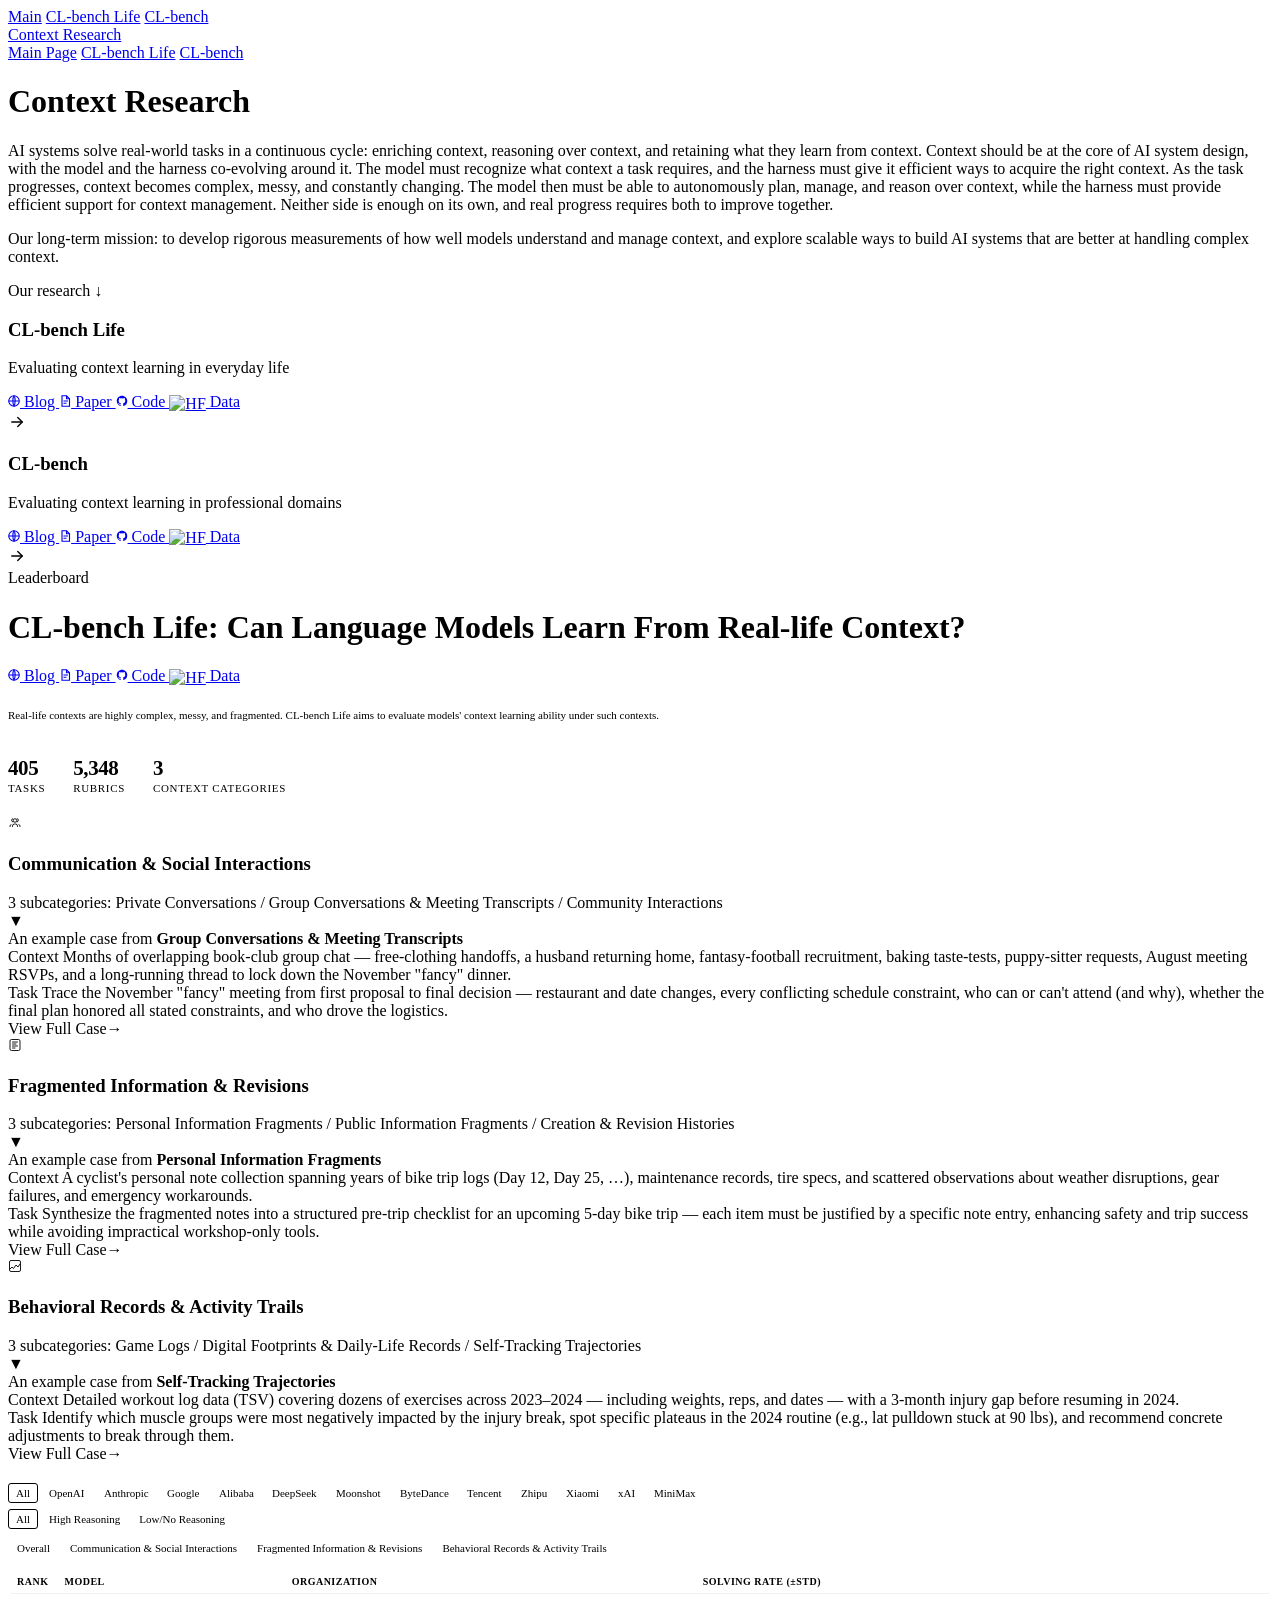
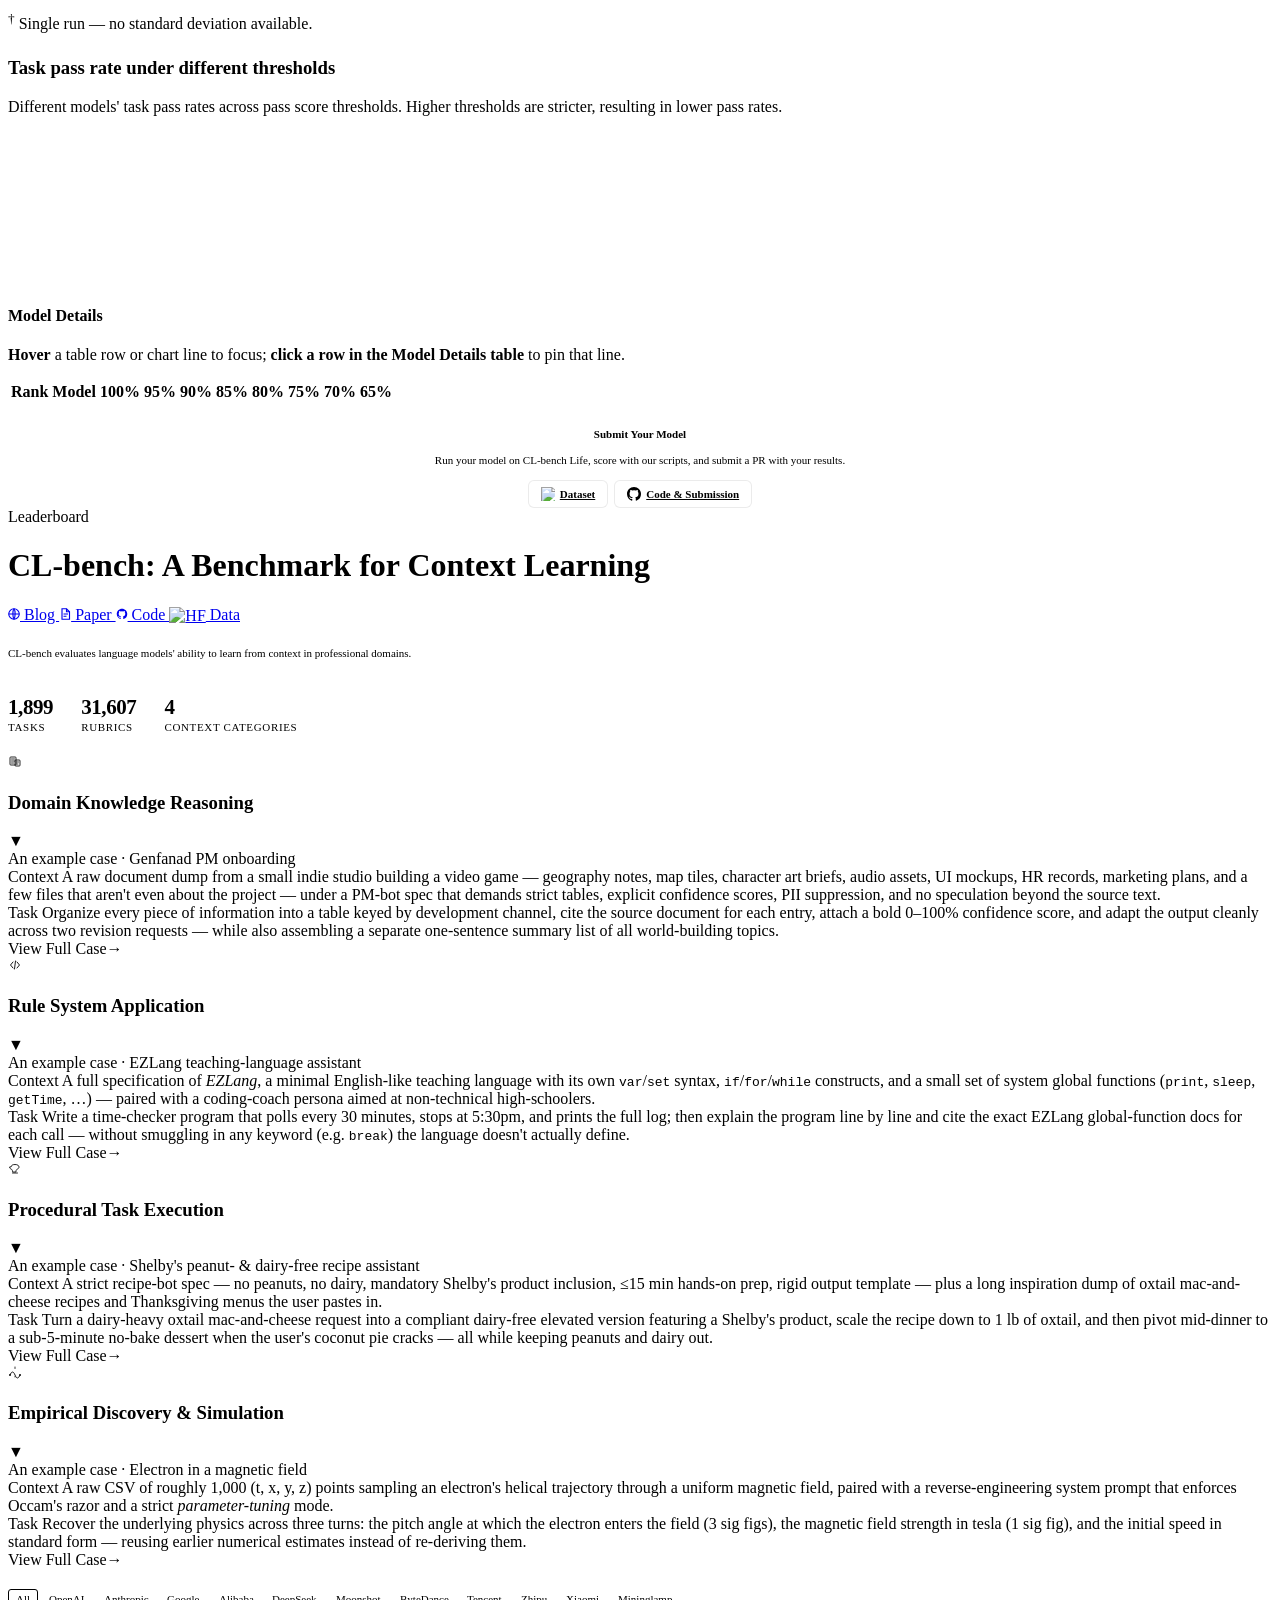
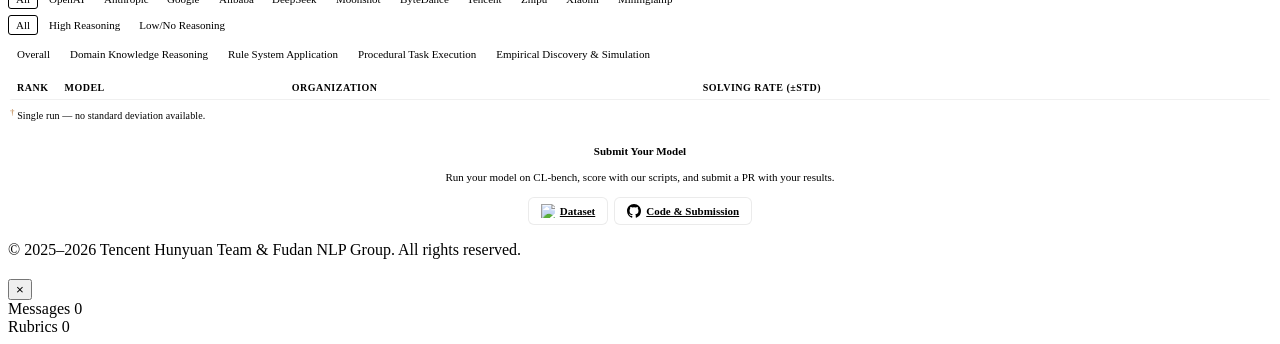
==== commit 2d24bc4c: "Add Polyphony (Mininglamp) to CL-bench leaderboard - data/clb-data.json: append Polyphony entry (Ove" ====
--- a/index.html
+++ b/index.html
@@ -513,6 +513,7 @@
               <button class="clb-filter" data-org="Tencent">Tencent</button>
               <button class="clb-filter" data-org="Zhipu">Zhipu</button>
               <button class="clb-filter" data-org="Xiaomi">Xiaomi</button>
+              <button class="clb-filter" data-org="Mininglamp">Mininglamp</button>
             </div>
             <div class="clb-filters clb-reasoning-filters">
               <button class="clb-filter clb-reason-filter active" data-reason="all">All</button>
--- a/clb.css
+++ b/clb.css
@@ -0,0 +1,422 @@
+/* ===== CLB Page ===== */
+
+.clb-intro {
+  padding: 8px 0 20px;
+}
+
+.clb-intro p {
+  font-size: 11px;
+  color: var(--text-secondary);
+  line-height: 1.8;
+  font-weight: 400;
+}
+
+.clb-stats {
+  display: flex;
+  gap: 28px;
+  padding-bottom: 22px;
+}
+
+.stat {
+  display: flex;
+  flex-direction: column;
+}
+
+.stat-number {
+  font-family: 'Playfair Display', Georgia, 'Times New Roman', serif;
+  font-size: 21px;
+  font-weight: 800;
+  color: var(--black);
+  letter-spacing: -0.02em;
+}
+
+.stat-label {
+  font-size: 11px;
+  color: var(--text-tertiary);
+  font-weight: 500;
+  margin-top: 1px;
+  text-transform: uppercase;
+  letter-spacing: 0.06em;
+}
+
+/* Leaderboard */
+.clb-leaderboard {
+  margin-top: 20px;
+}
+
+.clb-toolbar {
+  display: flex;
+  flex-direction: column;
+  gap: 6px;
+  margin-bottom: 8px;
+}
+
+.clb-filters {
+  display: flex;
+  flex-wrap: wrap;
+  gap: 3px;
+}
+
+.clb-filter {
+  font-family: inherit;
+  font-size: 11px;
+  font-weight: 500;
+  padding: 3px 7px;
+  border: 1px solid rgba(255, 255, 255, 0.5);
+  border-radius: 3px;
+  background: rgba(255, 255, 255, 0.5);
+  backdrop-filter: blur(6px);
+  -webkit-backdrop-filter: blur(6px);
+  color: var(--text-tertiary);
+  cursor: pointer;
+  transition: all 0.15s;
+}
+
+.clb-filter:hover {
+  color: var(--text);
+  border-color: #bbb;
+}
+
+.clb-filter.active {
+  background: var(--black);
+  color: var(--bg);
+  border-color: var(--black);
+}
+
+.clb-category-tabs {
+  display: flex;
+  gap: 2px;
+  overflow-x: auto;
+  padding-bottom: 2px;
+  margin-bottom: 0;
+}
+
+.clb-cat-tab {
+  font-family: inherit;
+  font-size: 11px;
+  font-weight: 500;
+  padding: 4px 8px;
+  border: 1px solid transparent;
+  border-radius: 3px;
+  background: transparent;
+  color: var(--text-tertiary);
+  cursor: pointer;
+  white-space: nowrap;
+  transition: all 0.15s;
+}
+
+.clb-cat-tab:hover {
+  color: var(--text);
+  background: rgba(255, 255, 255, 0.4);
+}
+
+.clb-cat-tab.active {
+  background: var(--black);
+  color: var(--bg);
+}
+
+.clb-table-wrap {
+  overflow-x: auto;
+  border: 1px solid rgba(255, 255, 255, 0.5);
+  border-radius: 4px;
+  margin-top: 8px;
+  background: rgba(255, 255, 255, 0.55);
+  backdrop-filter: blur(10px) saturate(1.4);
+  -webkit-backdrop-filter: blur(10px) saturate(1.4);
+}
+
+.clb-table {
+  width: 100%;
+  border-collapse: collapse;
+  font-size: 11px;
+}
+
+.clb-table th {
+  font-size: 10px;
+  font-weight: 600;
+  text-transform: uppercase;
+  letter-spacing: 0.05em;
+  color: var(--text-tertiary);
+  padding: 6px 8px;
+  text-align: left;
+  border-bottom: 1px solid rgba(0, 0, 0, 0.06);
+  background: rgba(255, 255, 255, 0.3);
+}
+
+.clb-table td {
+  padding: 6px 8px;
+  border-bottom: 1px solid rgba(0, 0, 0, 0.05);
+  vertical-align: middle;
+}
+
+.clb-table tbody tr:last-child td {
+  border-bottom: none;
+}
+
+.clb-table tbody tr:hover {
+  background: rgba(255, 255, 255, 0.3);
+}
+
+.clb-rank {
+  font-family: 'JetBrains Mono', 'SF Mono', monospace;
+  font-weight: 700;
+  font-size: 11px;
+}
+
+.clb-rank-1 { color: #d97706; }
+.clb-rank-2 { color: #6b7280; }
+.clb-rank-3 { color: #92400e; }
+
+.clb-model-name {
+  font-weight: 600;
+}
+
+.clb-model-org {
+  color: var(--text-tertiary);
+}
+
+.clb-score-cell {
+  min-width: 130px;
+}
+
+.clb-score-text {
+  font-family: 'JetBrains Mono', 'SF Mono', monospace;
+  font-size: 11px;
+  font-weight: 600;
+  margin-bottom: 3px;
+}
+
+.clb-score-std {
+  font-weight: 400;
+  font-size: 10px;
+  color: var(--text-tertiary);
+}
+
+.clb-bar-wrap {
+  position: relative;
+  height: 5px;
+  background: rgba(0, 0, 0, 0.06);
+  border-radius: 3px;
+  overflow: visible;
+}
+
+.clb-bar {
+  height: 100%;
+  border-radius: 3px;
+  transition: width 0.4s ease;
+}
+
+.clb-error-bar {
+  position: absolute;
+  top: 50%;
+  transform: translateY(-50%);
+  height: 7px;
+  display: flex;
+  align-items: center;
+}
+
+.clb-error-cap {
+  width: 1px;
+  height: 4px;
+  background: rgba(0,0,0,0.35);
+  flex-shrink: 0;
+}
+
+.clb-error-line {
+  flex: 1;
+  height: 1px;
+  background: rgba(0,0,0,0.35);
+}
+
+/* Org bar colors */
+.clb-bar-OpenAI     { background: #10a37f; }
+.clb-bar-Anthropic  { background: #d97706; }
+.clb-bar-Google     { background: #8b5cf6; }
+.clb-bar-Alibaba    { background: #ef4444; }
+.clb-bar-DeepSeek   { background: #06b6d4; }
+.clb-bar-Moonshot   { background: #f59e0b; }
+.clb-bar-ByteDance  { background: #ec4899; }
+.clb-bar-Tencent    { background: #3b82f6; }
+.clb-bar-xAI       { background: #1d1d1f; }
+.clb-bar-MiniMax    { background: #7c3aed; }
+.clb-bar-Zhipu      { background: #0ea5e9; }
+.clb-bar-Xiaomi     { background: #ff6900; }
+.clb-bar-Mininglamp { background: #1E5096; }
+
+/* Expand row */
+.clb-expand-btn {
+  background: none;
+  border: none;
+  cursor: pointer;
+  color: var(--text-tertiary);
+  font-size: 10px;
+  padding: 2px;
+  transition: transform 0.2s;
+}
+
+.clb-expand-btn:hover {
+  color: var(--text);
+}
+
+.clb-expand-btn.open {
+  transform: rotate(180deg);
+}
+
+.clb-detail-row td {
+  padding: 0 !important;
+  border-bottom: 1px solid rgba(0, 0, 0, 0.05);
+}
+
+.clb-detail-grid {
+  display: none;
+  grid-template-columns: repeat(4, 1fr);
+  gap: 6px;
+  padding: 6px 8px;
+  background: rgba(255, 255, 255, 0.2);
+}
+
+.clb-detail-grid.visible {
+  display: grid;
+}
+
+.clb-detail-item {
+  padding: 5px;
+  background: rgba(255, 255, 255, 0.5);
+  border: 1px solid rgba(255, 255, 255, 0.4);
+  border-radius: 3px;
+}
+
+.clb-detail-label {
+  font-size: 10px;
+  text-transform: uppercase;
+  letter-spacing: 0.03em;
+  white-space: nowrap;
+  color: var(--text-tertiary);
+  margin-bottom: 2px;
+}
+
+.clb-detail-value {
+  font-family: 'JetBrains Mono', 'SF Mono', monospace;
+  font-size: 11px;
+  font-weight: 600;
+}
+
+.clb-detail-value .std {
+  font-size: 10px;
+  color: var(--text-tertiary);
+  font-weight: 400;
+}
+
+.clb-mini-bar {
+  height: 2px;
+  background: rgba(0, 0, 0, 0.06);
+  border-radius: 1px;
+  margin-top: 3px;
+  overflow: hidden;
+}
+
+.clb-mini-bar-fill {
+  height: 100%;
+  border-radius: 1px;
+  opacity: 0.6;
+}
+
+/* Submit card */
+.submit-section {
+  margin-top: 24px;
+  text-align: center;
+}
+
+.submit-section h3 {
+  font-family: 'Playfair Display', Georgia, 'Times New Roman', serif;
+  font-size: 11px;
+  font-weight: 700;
+  color: var(--black);
+  margin-bottom: 4px;
+}
+
+.submit-section > p {
+  font-size: 11px;
+  color: var(--text-secondary);
+  line-height: 1.7;
+  margin-bottom: 10px;
+}
+
+.submit-links {
+  display: flex;
+  gap: 6px;
+  flex-wrap: wrap;
+  justify-content: center;
+}
+
+.submit-link {
+  display: inline-flex;
+  align-items: center;
+  gap: 5px;
+  font-size: 11px;
+  font-weight: 600;
+  color: var(--text);
+  padding: 6px 12px;
+  border-radius: 6px;
+  background: rgba(255, 255, 255, 0.5);
+  border: 1px solid rgba(0, 0, 0, 0.08);
+  transition: all 0.2s;
+}
+
+.submit-link svg {
+  flex-shrink: 0;
+  width: 14px;
+  height: 14px;
+}
+
+.submit-link:hover {
+  background: rgba(255, 255, 255, 0.75);
+  border-color: rgba(0, 0, 0, 0.15);
+  transform: translateY(-1px);
+  box-shadow: 0 2px 8px rgba(0, 0, 0, 0.08);
+}
+
+/* Single-run marker */
+.clb-single-run {
+  color: #b07030;
+  font-size: 0.75em;
+  margin-left: 1px;
+  cursor: help;
+}
+
+.clb-footnote {
+  font-size: 10px;
+  color: var(--text-tertiary);
+  margin-top: 6px;
+  padding-left: 2px;
+  letter-spacing: 0.01em;
+}
+
+.clb-footnote sup {
+  color: #b07030;
+  font-size: 0.9em;
+}
+
+@media (max-width: 768px) {
+  .clb-stats {
+    gap: 14px;
+    flex-wrap: wrap;
+  }
+
+  .submit-section {
+    padding: 0 10px;
+  }
+
+  .clb-detail-grid {
+    grid-template-columns: repeat(2, 1fr);
+  }
+
+  .clb-category-tabs {
+    gap: 1px;
+  }
+
+  .clb-cat-tab {
+    font-size: 10px;
+    padding: 3px 5px;
+  }
+}
